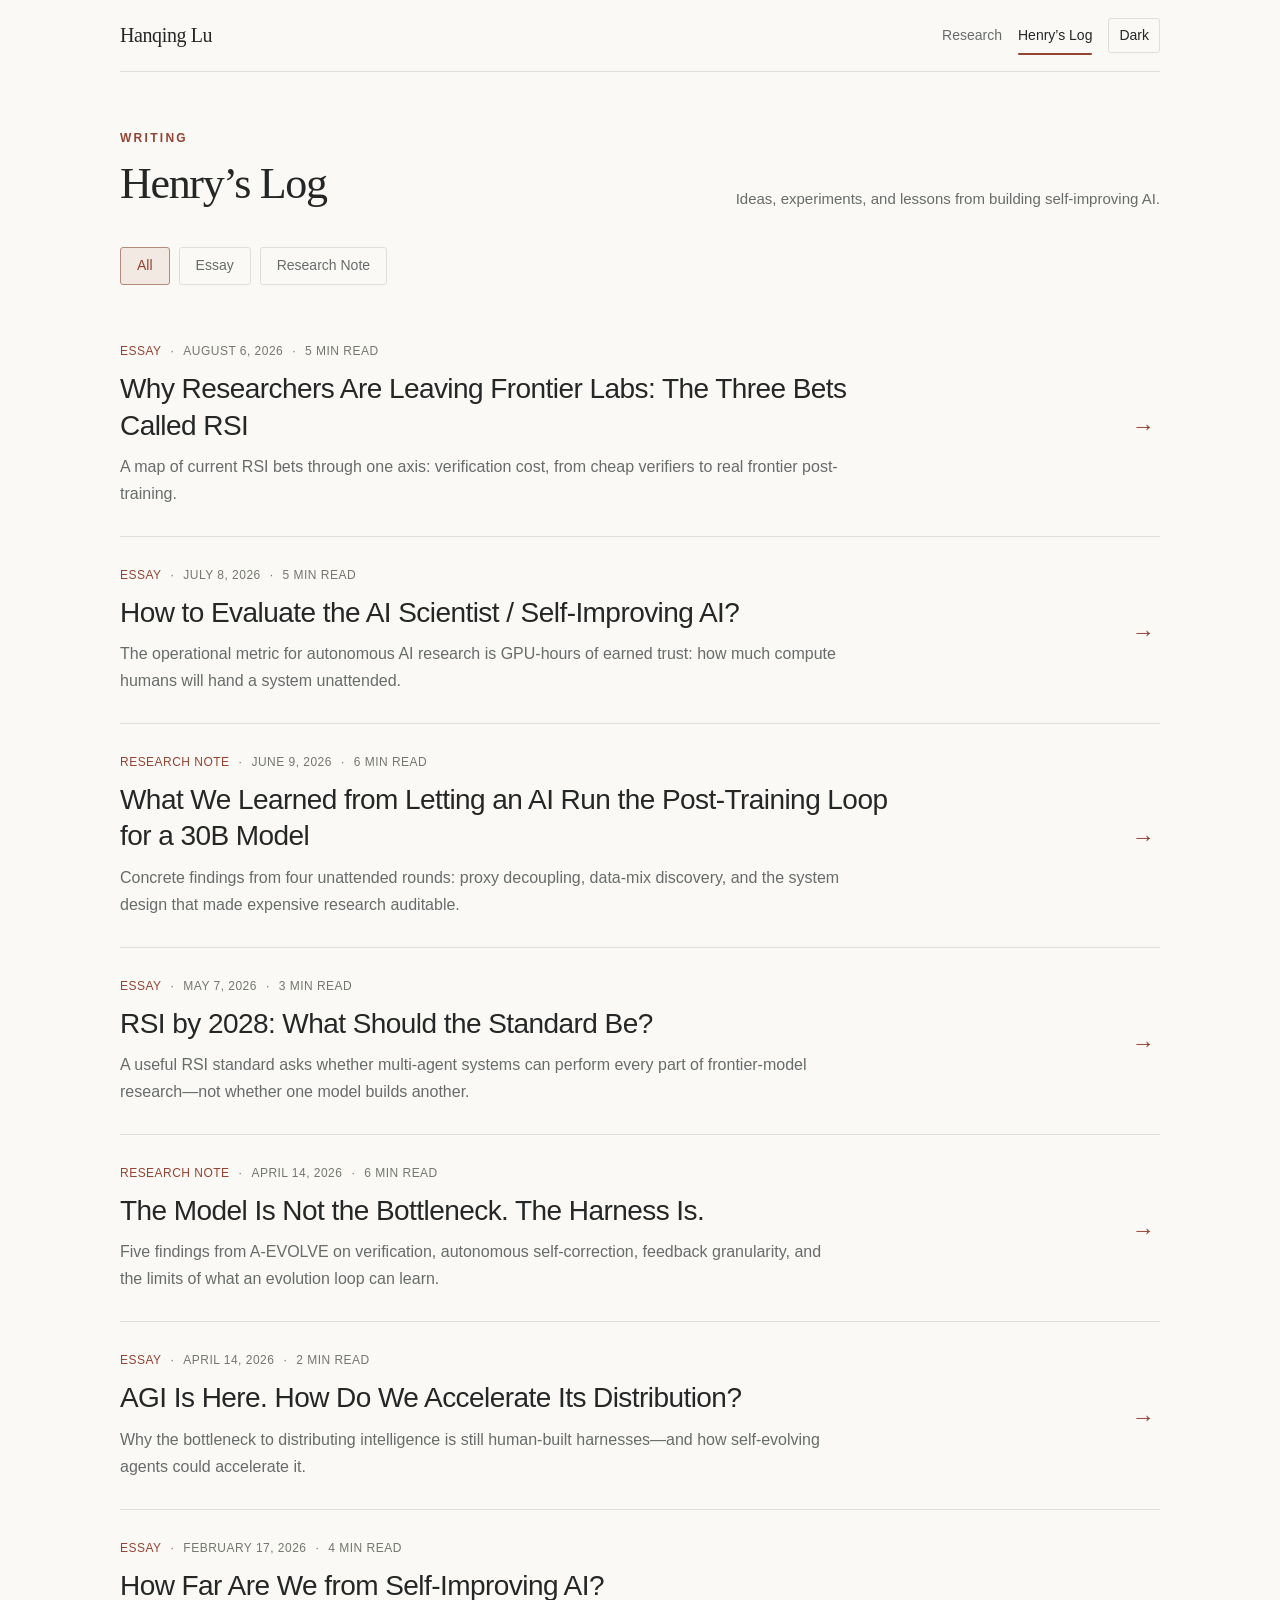
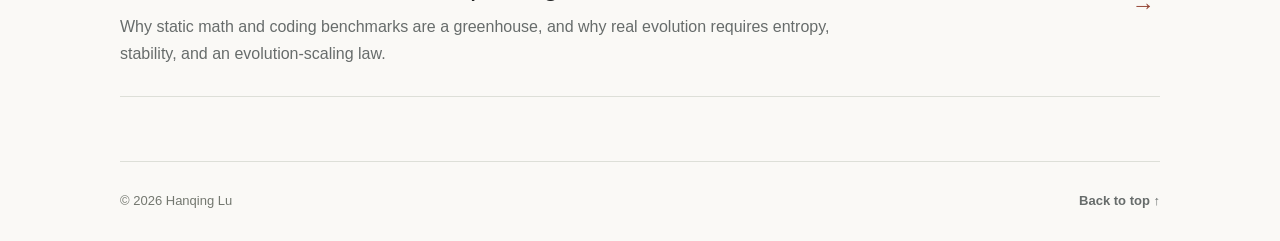
==== writing.html @ b626df84 "Redesign homepage around RSI research and publications" ====
<!doctype html>
<html lang="en" data-theme="light">
  <head>
    <meta charset="utf-8">
    <meta name="viewport" content="width=device-width, initial-scale=1">
    <meta name="description" content="Essays and research notes on recursive self-improvement, AI scientists, and autonomous research by Hanqing (Henry) Lu.">
    <meta name="theme-color" content="#faf9f6">
    <title>Henry’s Log | Hanqing Lu</title>
    <link rel="canonical" href="https://hanqinglu.github.io/writing.html">
    <link rel="icon" href="assets/favicon.svg" type="image/svg+xml">
    <link rel="stylesheet" href="assets/styles.css?v=20260806-5">
    <link rel="stylesheet" href="assets/editorial.css?v=20260918-1">
    <script src="assets/theme.js?v=20260918-1"></script>
  </head>
  <body id="top">
    <header class="site-header">
      <a class="wordmark" href="./" aria-label="Hanqing Lu home">Hanqing Lu</a>
      <nav class="site-nav" aria-label="Primary navigation">
        <a class="nav-link" href="./#lu-research">Research</a>
        <a class="nav-link is-active" href="writing.html">Henry’s Log</a>
        <button class="theme-toggle" type="button" aria-label="Switch to dark theme"><span class="theme-label">Dark</span></button>
      </nav>
    </header>
    <main class="writing-page">
      <section class="writing" id="writing" aria-labelledby="writing-title">
        <div class="section-heading">
          <div>
            <p class="eyebrow">WRITING</p>
            <h1 id="writing-title">Henry’s Log</h1>
          </div>
          <p class="section-note">Ideas, experiments, and lessons from building self-improving AI.</p>
        </div>

        <div class="category-filter" aria-label="Filter writing by type">
          <button type="button" data-category="All" aria-pressed="true">All</button>
          <button type="button" data-category="Essay" aria-pressed="false">Essay</button>
          <button type="button" data-category="Research Note" aria-pressed="false">Research Note</button>
        </div>

        <div class="post-list" id="post-list" aria-live="polite"></div>
      </section>
    </main>
    <footer class="site-footer"><p>© <span id="current-year"></span> Hanqing Lu</p><a href="#top">Back to top ↑</a></footer>
    <script src="assets/posts.js?v=20260806-4"></script>
    <script src="assets/site.js?v=20260918-1"></script>
  </body>
</html>
---- assets/styles.css ----
:root {
  color-scheme: light;
  --bg: #f4f1eb;
  --surface: rgba(255, 255, 255, 0.72);
  --surface-solid: #fffdf9;
  --text: #171715;
  --muted: #66645f;
  --faint: #8a877f;
  --line: rgba(23, 23, 21, 0.1);
  --accent: #b94f2b;
  --accent-soft: rgba(185, 79, 43, 0.11);
  --shadow: 0 18px 50px rgba(55, 45, 30, 0.07);
  --radius: 22px;
  --max-width: 1040px;
}

:root[data-theme="dark"] {
  color-scheme: dark;
  --bg: #151514;
  --surface: rgba(35, 35, 33, 0.78);
  --surface-solid: #222220;
  --text: #f1eee7;
  --muted: #b8b4ac;
  --faint: #918d86;
  --line: rgba(255, 255, 255, 0.1);
  --accent: #e58b66;
  --accent-soft: rgba(229, 139, 102, 0.12);
  --shadow: 0 18px 50px rgba(0, 0, 0, 0.24);
}

* {
  box-sizing: border-box;
}

html {
  scroll-behavior: smooth;
  scroll-padding-top: 104px;
}

body {
  margin: 0;
  background:
    radial-gradient(circle at 75% 12%, var(--accent-soft), transparent 25rem),
    var(--bg);
  color: var(--text);
  font-family:
    Inter, ui-sans-serif, -apple-system, BlinkMacSystemFont, "Segoe UI", sans-serif;
  font-size: 17px;
  line-height: 1.68;
  text-rendering: optimizeLegibility;
  -webkit-font-smoothing: antialiased;
}

a {
  color: inherit;
}

button,
a {
  -webkit-tap-highlight-color: transparent;
}

button:focus-visible,
a:focus-visible {
  outline: 3px solid var(--accent-soft);
  outline-offset: 4px;
}

.site-header {
  position: sticky;
  z-index: 10;
  top: 0;
  display: flex;
  width: min(calc(100% - 48px), var(--max-width));
  min-height: 82px;
  margin: 0 auto;
  align-items: center;
  justify-content: space-between;
  border-bottom: 1px solid var(--line);
  background: color-mix(in srgb, var(--bg) 86%, transparent);
  backdrop-filter: blur(18px);
}

.wordmark {
  display: inline-flex;
  align-items: center;
  gap: 12px;
  color: var(--text);
  font-size: 18px;
  font-weight: 760;
  letter-spacing: -0.02em;
  text-decoration: none;
}

.wordmark-mark {
  display: grid;
  width: 34px;
  height: 34px;
  place-items: center;
  border-radius: 10px;
  background: var(--text);
  color: var(--bg);
  font-family: Georgia, "Times New Roman", serif;
  font-size: 18px;
}

.site-nav {
  display: flex;
  align-items: center;
  gap: 22px;
}

.nav-link {
  position: relative;
  color: var(--muted);
  font-size: 14px;
  font-weight: 680;
  letter-spacing: 0.04em;
  text-decoration: none;
  text-transform: uppercase;
}

.nav-link::after {
  position: absolute;
  right: 0;
  bottom: -8px;
  left: 0;
  height: 2px;
  border-radius: 999px;
  background: var(--accent);
  content: "";
  opacity: 0;
  transform: scaleX(0.5);
  transition: 160ms ease;
}

.nav-link:hover,
.nav-link.is-active {
  color: var(--text);
}

.nav-link:hover::after,
.nav-link.is-active::after {
  opacity: 1;
  transform: scaleX(1);
}

.theme-toggle {
  display: grid;
  width: 38px;
  height: 38px;
  padding: 0;
  place-items: center;
  border: 1px solid var(--line);
  border-radius: 999px;
  background: var(--surface);
  color: var(--text);
  cursor: pointer;
  font: inherit;
  transition:
    border-color 160ms ease,
    transform 160ms ease;
}

.theme-toggle:hover {
  border-color: var(--faint);
  transform: rotate(12deg);
}

.hero,
.writing,
.site-footer,
.article-shell {
  width: min(calc(100% - 48px), var(--max-width));
  margin-right: auto;
  margin-left: auto;
}

.hero {
  padding: 118px 0 130px;
}

.eyebrow {
  margin: 0 0 18px;
  color: var(--accent);
  font-size: 12px;
  font-weight: 780;
  letter-spacing: 0.19em;
}

.hero h1 {
  max-width: 960px;
  margin: 0;
  font-size: clamp(52px, 7.2vw, 88px);
  font-weight: 760;
  letter-spacing: -0.018em;
  line-height: 1.08;
}

.accent-text {
  color: var(--accent);
}

.role-line {
  margin: 38px 0 0;
  color: var(--muted);
  font-size: clamp(18px, 2vw, 22px);
  font-weight: 510;
  letter-spacing: -0.02em;
}

.role-line span {
  padding: 0 8px;
  color: var(--faint);
}

.intro-copy {
  display: grid;
  max-width: 845px;
  margin-top: 34px;
  gap: 16px;
  color: var(--muted);
  font-size: 18px;
}

.intro-copy p {
  margin: 0;
}

.intro-copy a,
.article-content a {
  color: var(--text);
  font-weight: 670;
  text-decoration-color: var(--accent);
  text-decoration-thickness: 2px;
  text-underline-offset: 4px;
}

.intro-copy a:hover,
.article-content a:hover {
  color: var(--accent);
}

.social-links {
  display: flex;
  margin-top: 34px;
  flex-wrap: wrap;
  gap: 12px;
}

.social-link {
  display: inline-flex;
  height: 46px;
  padding: 0 17px;
  align-items: center;
  gap: 9px;
  border: 1px solid var(--line);
  border-radius: 999px;
  background: var(--surface);
  box-shadow: 0 6px 20px rgba(55, 45, 30, 0.035);
  color: var(--text);
  font-size: 14px;
  font-weight: 680;
  text-decoration: none;
  transition:
    background 160ms ease,
    border-color 160ms ease,
    transform 160ms ease;
}

.social-link:hover {
  border-color: var(--faint);
  background: var(--surface-solid);
  transform: translateY(-2px);
}

.social-link svg {
  width: 18px;
  height: 18px;
  fill: currentColor;
}

.writing {
  padding: 0 0 120px;
}

.section-heading {
  display: flex;
  margin-bottom: 36px;
  align-items: end;
  justify-content: space-between;
  gap: 28px;
}

.section-heading .eyebrow {
  margin-bottom: 10px;
}

.section-heading h2 {
  margin: 0;
  font-size: clamp(36px, 5vw, 56px);
  letter-spacing: -0.055em;
  line-height: 1;
}

.section-note {
  max-width: 430px;
  margin: 0;
  color: var(--muted);
  font-size: 15px;
  text-align: right;
}

.category-filter {
  display: flex;
  margin: 0 0 28px;
  flex-wrap: wrap;
  gap: 9px;
}

.category-filter button {
  min-height: 38px;
  padding: 0 16px;
  border: 1px solid var(--line);
  border-radius: 999px;
  background: transparent;
  color: var(--muted);
  cursor: pointer;
  font: inherit;
  font-size: 13px;
  font-weight: 680;
  transition:
    background 160ms ease,
    border-color 160ms ease,
    color 160ms ease;
}

.category-filter button:hover {
  border-color: var(--faint);
  color: var(--text);
}

.category-filter button[aria-pressed="true"] {
  border-color: color-mix(in srgb, var(--accent) 55%, var(--line));
  background: var(--accent-soft);
  color: var(--accent);
}

.post-list {
  display: grid;
  gap: 18px;
}

.post-card {
  display: grid;
  min-height: 230px;
  padding: clamp(28px, 5vw, 50px);
  grid-template-columns: minmax(0, 1fr) auto;
  align-items: center;
  gap: 36px;
  overflow: hidden;
  border: 1px solid var(--line);
  border-radius: var(--radius);
  background: var(--surface);
  box-shadow: var(--shadow);
  color: inherit;
  text-decoration: none;
  transition:
    background 180ms ease,
    border-color 180ms ease,
    transform 180ms ease;
}

.post-card:hover {
  border-color: color-mix(in srgb, var(--accent) 45%, var(--line));
  background: var(--surface-solid);
  transform: translateY(-3px);
}

.post-meta {
  display: flex;
  margin-bottom: 16px;
  flex-wrap: wrap;
  gap: 9px;
  color: var(--faint);
  font-size: 12px;
  font-weight: 700;
  letter-spacing: 0.08em;
  text-transform: uppercase;
}

.post-meta span + span::before {
  margin-right: 9px;
  content: "·";
}

.post-meta .post-type {
  color: var(--accent);
}

.post-card h3 {
  max-width: 790px;
  margin: 0;
  font-size: clamp(26px, 4vw, 42px);
  letter-spacing: -0.047em;
  line-height: 1.1;
}

.post-summary {
  max-width: 720px;
  margin: 17px 0 0;
  color: var(--muted);
  font-size: 16px;
}

.post-arrow {
  display: grid;
  width: 54px;
  height: 54px;
  place-items: center;
  border: 1px solid var(--line);
  border-radius: 999px;
  color: var(--accent);
  font-size: 23px;
  transition:
    background 180ms ease,
    transform 180ms ease;
}

.post-card:hover .post-arrow {
  background: var(--accent-soft);
  transform: translateX(4px);
}

.empty-state {
  padding: clamp(34px, 6vw, 62px);
  border: 1px dashed color-mix(in srgb, var(--accent) 35%, var(--line));
  border-radius: var(--radius);
  background: var(--surface);
}

.empty-state p {
  max-width: 620px;
  margin: 0;
  color: var(--muted);
}

.empty-state strong {
  display: block;
  margin-bottom: 9px;
  color: var(--text);
  font-size: 22px;
}

.site-footer {
  display: flex;
  min-height: 110px;
  align-items: center;
  justify-content: space-between;
  border-top: 1px solid var(--line);
  color: var(--faint);
  font-size: 13px;
}

.site-footer a {
  color: var(--muted);
  font-weight: 650;
  text-decoration: none;
}

/* Article template */
.article-shell {
  max-width: 820px;
  padding: 82px 0 120px;
}

.back-link {
  color: var(--muted);
  font-size: 14px;
  font-weight: 680;
  text-decoration: none;
}

.back-link:hover {
  color: var(--accent);
}

.article-header {
  padding: 60px 0 46px;
  border-bottom: 1px solid var(--line);
}

.article-header h1 {
  margin: 12px 0 22px;
  font-size: clamp(38px, 5.4vw, 58px);
  letter-spacing: -0.018em;
  line-height: 1.12;
}

.article-dek {
  max-width: 710px;
  margin: 0;
  color: var(--muted);
  font-size: 20px;
}

.article-source {
  display: inline-flex;
  margin-top: 24px;
  align-items: center;
  gap: 8px;
  color: var(--muted);
  font-size: 13px;
  font-weight: 700;
  letter-spacing: 0.04em;
  text-decoration: none;
  text-transform: uppercase;
}

.article-source:hover {
  color: var(--accent);
}

.article-cover {
  margin: 42px 0 0;
  overflow: hidden;
  border: 1px solid var(--line);
  border-radius: var(--radius);
  background: var(--surface-solid);
  box-shadow: var(--shadow);
}

.article-cover img {
  display: block;
  width: 100%;
  max-height: 520px;
  object-fit: cover;
}

.article-content {
  padding-top: 52px;
  color: color-mix(in srgb, var(--text) 86%, var(--muted));
  font-family: Georgia, "Times New Roman", serif;
  font-size: 20px;
  line-height: 1.82;
}

.article-content h2,
.article-content h3 {
  color: var(--text);
  font-family:
    Inter, ui-sans-serif, -apple-system, BlinkMacSystemFont, "Segoe UI", sans-serif;
  letter-spacing: -0.04em;
  line-height: 1.15;
}

.article-content h2 {
  margin: 2.4em 0 0.7em;
  font-size: 34px;
}

.article-content h3 {
  margin: 2em 0 0.6em;
  font-size: 25px;
}

.article-content p,
.article-content ul,
.article-content ol,
.article-content blockquote {
  margin: 0 0 1.35em;
}

.article-content li + li {
  margin-top: 0.65em;
}

.article-content strong {
  color: var(--text);
}

.article-figure {
  width: min(920px, calc(100vw - 48px));
  margin: 2.4em 0 2.7em;
  margin-left: 50%;
  transform: translateX(-50%);
}

.article-figure img {
  display: block;
  width: 100%;
  height: auto;
  border: 1px solid var(--line);
  border-radius: 14px;
  background: var(--surface-solid);
  box-shadow: var(--shadow);
}

.article-figure figcaption {
  max-width: 760px;
  margin: 12px auto 0;
  color: var(--faint);
  font-family:
    Inter, ui-sans-serif, -apple-system, BlinkMacSystemFont, "Segoe UI", sans-serif;
  font-size: 13px;
  line-height: 1.55;
  text-align: center;
}

.article-content blockquote {
  padding-left: 24px;
  border-left: 3px solid var(--accent);
  color: var(--muted);
  font-style: italic;
}

.article-content code {
  padding: 0.16em 0.35em;
  border-radius: 5px;
  background: var(--accent-soft);
  font-family: "SFMono-Regular", Consolas, monospace;
  font-size: 0.82em;
}

.article-gallery {
  display: grid;
  margin: 2.4em 0;
  grid-template-columns: repeat(2, minmax(0, 1fr));
  gap: 14px;
}

.article-gallery figure {
  margin: 0;
  overflow: hidden;
  border: 1px solid var(--line);
  border-radius: 14px;
  background: var(--surface-solid);
}

.article-gallery figure:only-child {
  grid-column: 1 / -1;
}

.article-gallery img {
  display: block;
  width: 100%;
  height: 100%;
  min-height: 220px;
  object-fit: cover;
}

.research-metrics {
  display: grid;
  margin: 42px 0 0;
  grid-template-columns: repeat(3, minmax(0, 1fr));
  overflow: hidden;
  border: 1px solid var(--line);
  border-radius: var(--radius);
  background: var(--surface);
  box-shadow: var(--shadow);
}

.research-metric {
  padding: 28px;
}

.research-metric + .research-metric {
  border-left: 1px solid var(--line);
}

.research-metric strong,
.research-metric span {
  display: block;
}

.research-metric strong {
  color: var(--text);
  font-size: clamp(30px, 5vw, 48px);
  letter-spacing: -0.055em;
  line-height: 1;
}

.research-metric span {
  margin-top: 9px;
  color: var(--muted);
  font-size: 13px;
  line-height: 1.45;
}

.finding-callout {
  margin: 2em 0;
  padding: 24px 26px;
  border: 1px solid color-mix(in srgb, var(--accent) 28%, var(--line));
  border-radius: 14px;
  background: var(--accent-soft);
}

.finding-callout p:last-child {
  margin-bottom: 0;
}

@media (max-width: 720px) {
  .site-header,
  .hero,
  .writing,
  .site-footer,
  .article-shell {
    width: min(calc(100% - 32px), var(--max-width));
  }

  .site-header {
    min-height: 70px;
  }

  .wordmark-mark {
    width: 31px;
    height: 31px;
  }

  .hero {
    padding: 76px 0 94px;
  }

  .hero h1 {
    font-size: clamp(46px, 15vw, 68px);
  }

  .role-line span {
    padding: 0 3px;
  }

  .intro-copy {
    font-size: 16px;
  }

  .section-heading {
    display: block;
  }

  .section-note {
    margin-top: 18px;
    text-align: left;
  }

  .post-card {
    min-height: 0;
    grid-template-columns: 1fr;
    gap: 26px;
  }

  .post-arrow {
    width: 46px;
    height: 46px;
  }

  .site-footer {
    min-height: 96px;
  }

  .article-shell {
    padding-top: 54px;
  }

  .article-header {
    padding-top: 42px;
  }

  .article-content {
    font-size: 18px;
  }

  .article-gallery {
    grid-template-columns: 1fr;
  }

  .article-figure {
    width: calc(100vw - 32px);
  }

  .research-metrics {
    grid-template-columns: 1fr;
  }

  .research-metric + .research-metric {
    border-top: 1px solid var(--line);
    border-left: 0;
  }
}

@media (prefers-reduced-motion: reduce) {
  html {
    scroll-behavior: auto;
  }

  *,
  *::before,
  *::after {
    transition: none !important;
  }
}
---- assets/editorial.css ----
:root {
  --bg: #faf9f6;
  --text: #252727;
  --muted: #676c6b;
  --faint: #73776f;
  --line: #dddfd8;
  --accent: #934433;
  --accent-soft: #f2e9e3;
  --surface-solid: #fff;
  --radius: 3px;
}

:root[data-theme="dark"] {
  --bg: #191a1b;
  --text: #ecebe7;
  --muted: #b6b9b5;
  --faint: #a8aca6;
  --line: #3d4240;
  --accent: #e5a78e;
  --accent-soft: #322b26;
  --surface-solid: #252b28;
}

body { background: var(--bg); font-size: 1rem; }
.site-header { min-height: 72px; position: relative; backdrop-filter: none; background: var(--bg); }
.wordmark { font-family: Georgia, "Times New Roman", serif; font-size: 1.25rem; font-weight: 400; }
.site-nav { flex-wrap: wrap; gap: 16px; }
.nav-link { font-size: .875rem; text-transform: none; letter-spacing: 0; font-weight: 400; }
.theme-toggle { width: auto; height: auto; min-height: 34px; padding: 5px 10px; border-radius: 3px; font-size: .875rem; background: transparent; }
.theme-toggle:hover { transform: none; }
.writing-page { padding-top: 56px; }
.section-heading h1 { margin: 0; font: 400 clamp(2.125rem, 4vw, 2.75rem)/1.2 Georgia, "Times New Roman", serif; letter-spacing: -.03em; }
.writing { padding-bottom: 64px; }
.post-list { gap: 0; }
.post-card { min-height: 0; padding: 28px 0; gap: 24px; border: 0; border-bottom: 1px solid var(--line); border-radius: 0; background: transparent; box-shadow: none; }
.post-card:hover { background: transparent; transform: none; }
.post-card h3 { font-size: clamp(1.375rem, 3vw, 1.75rem); line-height: 1.3; letter-spacing: -.02em; font-weight: 500; }
.post-meta { margin-bottom: 10px; font-weight: 500; letter-spacing: .04em; }
.post-summary { margin-top: 10px; }
.post-arrow { width: 34px; height: 34px; border: 0; border-radius: 0; }
.category-filter button { font-size: .875rem; border-radius: 3px; font-weight: 400; }
.article-shell { padding-top: 48px; }
.article-header { padding: 35px 0; }
.article-header h1 { font-family: Georgia, "Times New Roman", serif; font-size: clamp(2rem, 4vw, 3rem); font-weight: 400; line-height: 1.17; }
.article-dek { font-size: 1.125rem; }
.article-content { font-size: 1.125rem; line-height: 1.8; }
.article-content h2 { font-size: 1.75rem; }
.article-content h3 { font-size: 1.375rem; }
.site-footer { min-height: 80px; }

@media (max-width: 640px) {
  .site-header { padding: 16px 0; flex-wrap: wrap; gap: 15px; }
  .site-nav { gap: 18px; }
  .writing-page { padding-top: 34px; }
  .section-heading { align-items: start; }
  .article-shell { padding-top: 30px; }
}

@media (pointer: coarse) {
  .site-nav a, .theme-toggle, .category-filter button { min-height: 44px; display: inline-flex; align-items: center; }
}

@media (prefers-reduced-motion: reduce) {
  html { scroll-behavior: auto; }
  * { transition: none !important; }
}
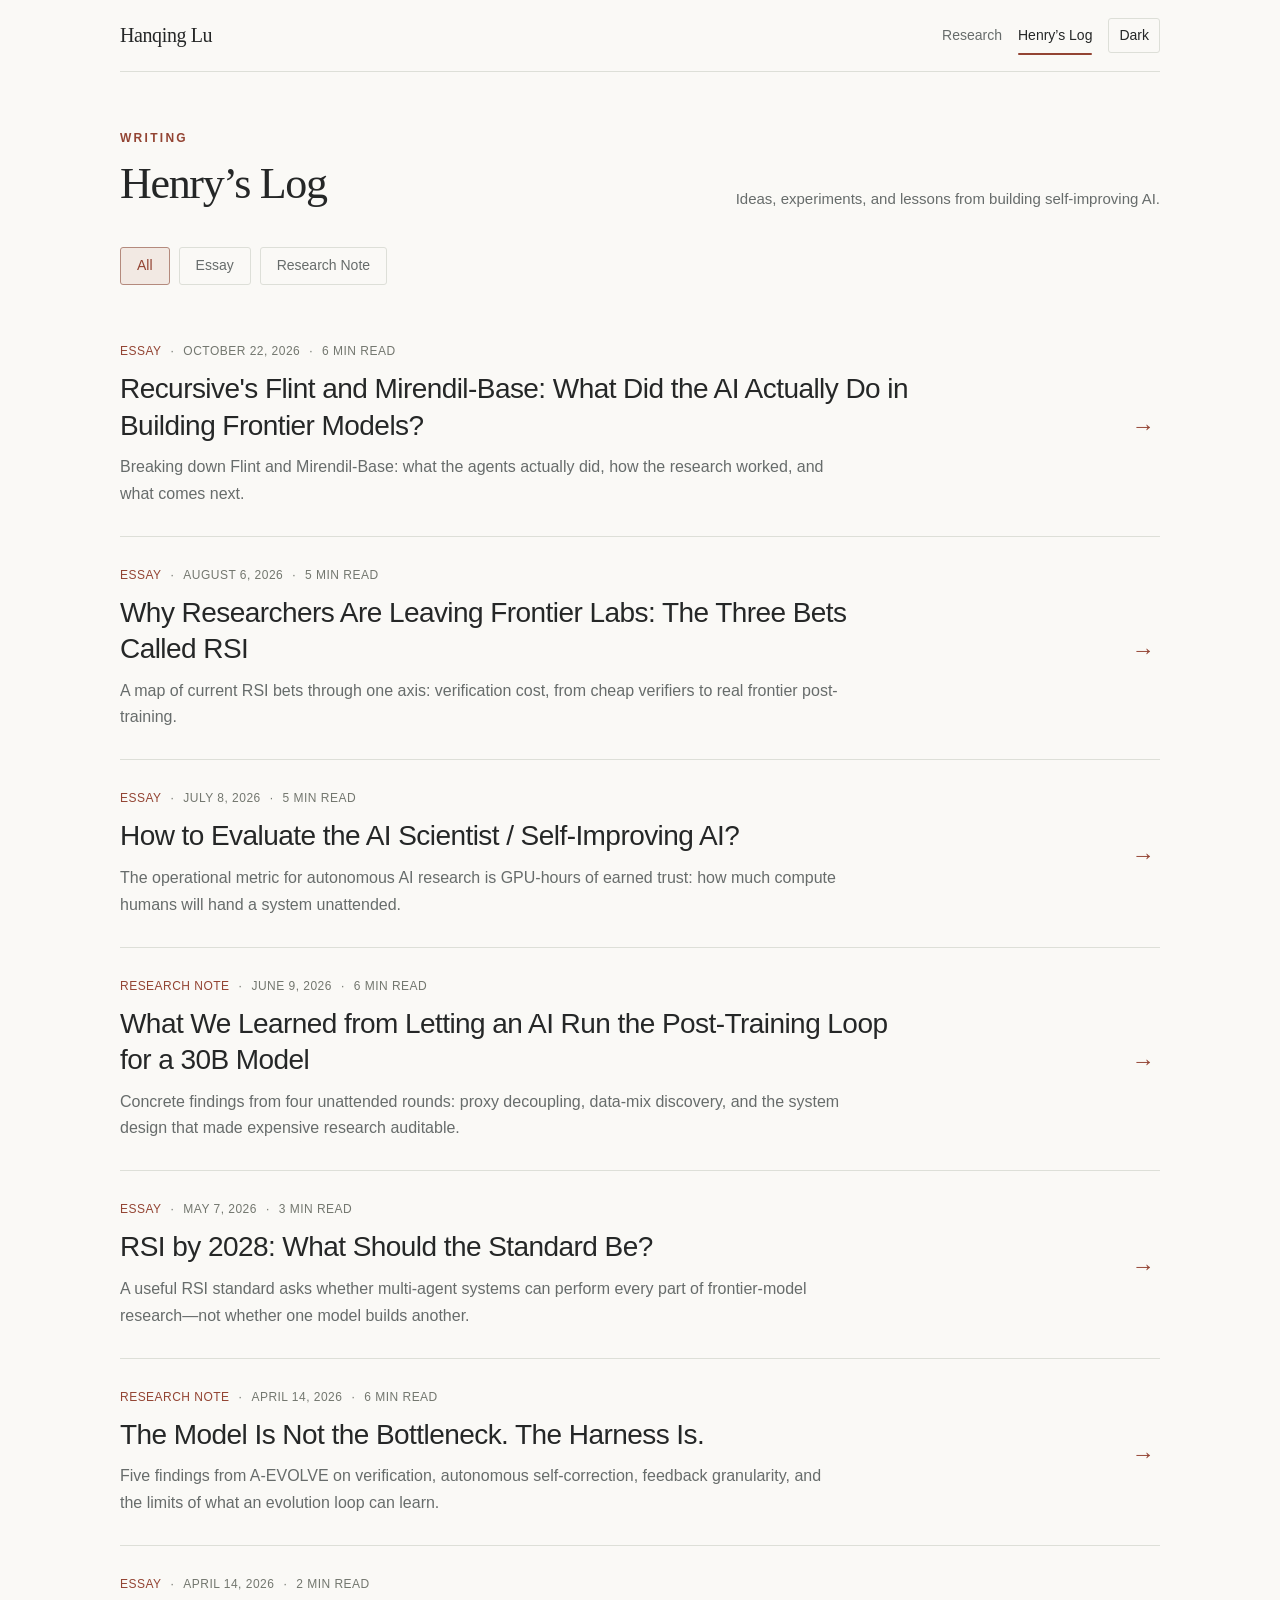
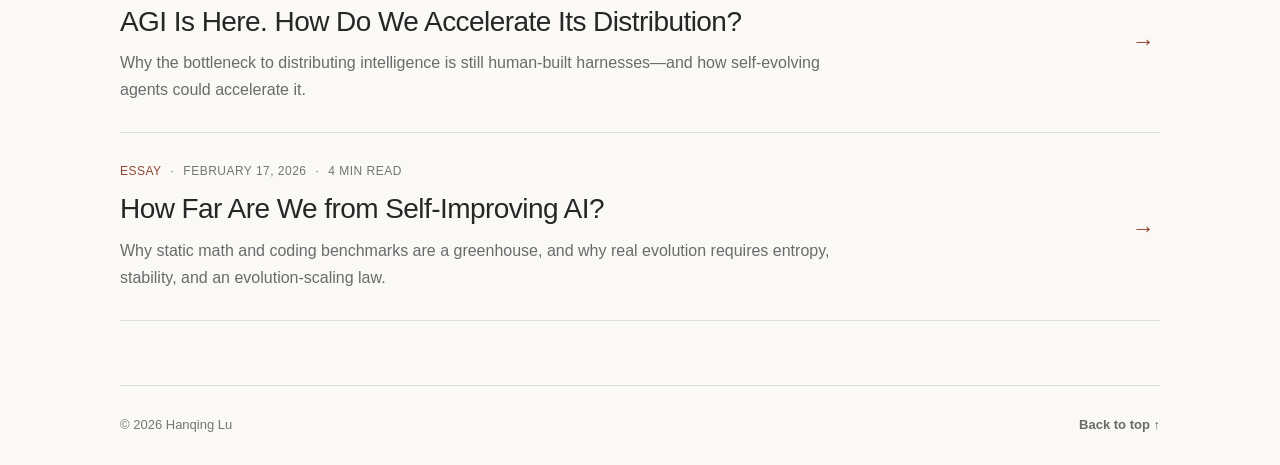
==== commit 013cedad: "Publish AI-built models essay in Henry’s Log" ====
--- a/writing.html
+++ b/writing.html
@@ -41,7 +41,7 @@
       </section>
     </main>
     <footer class="site-footer"><p>© <span id="current-year"></span> Hanqing Lu</p><a href="#top">Back to top ↑</a></footer>
-    <script src="assets/posts.js?v=20260806-4"></script>
+    <script src="assets/posts.js?v=20261022-1"></script>
     <script src="assets/site.js?v=20260918-1"></script>
   </body>
 </html>
